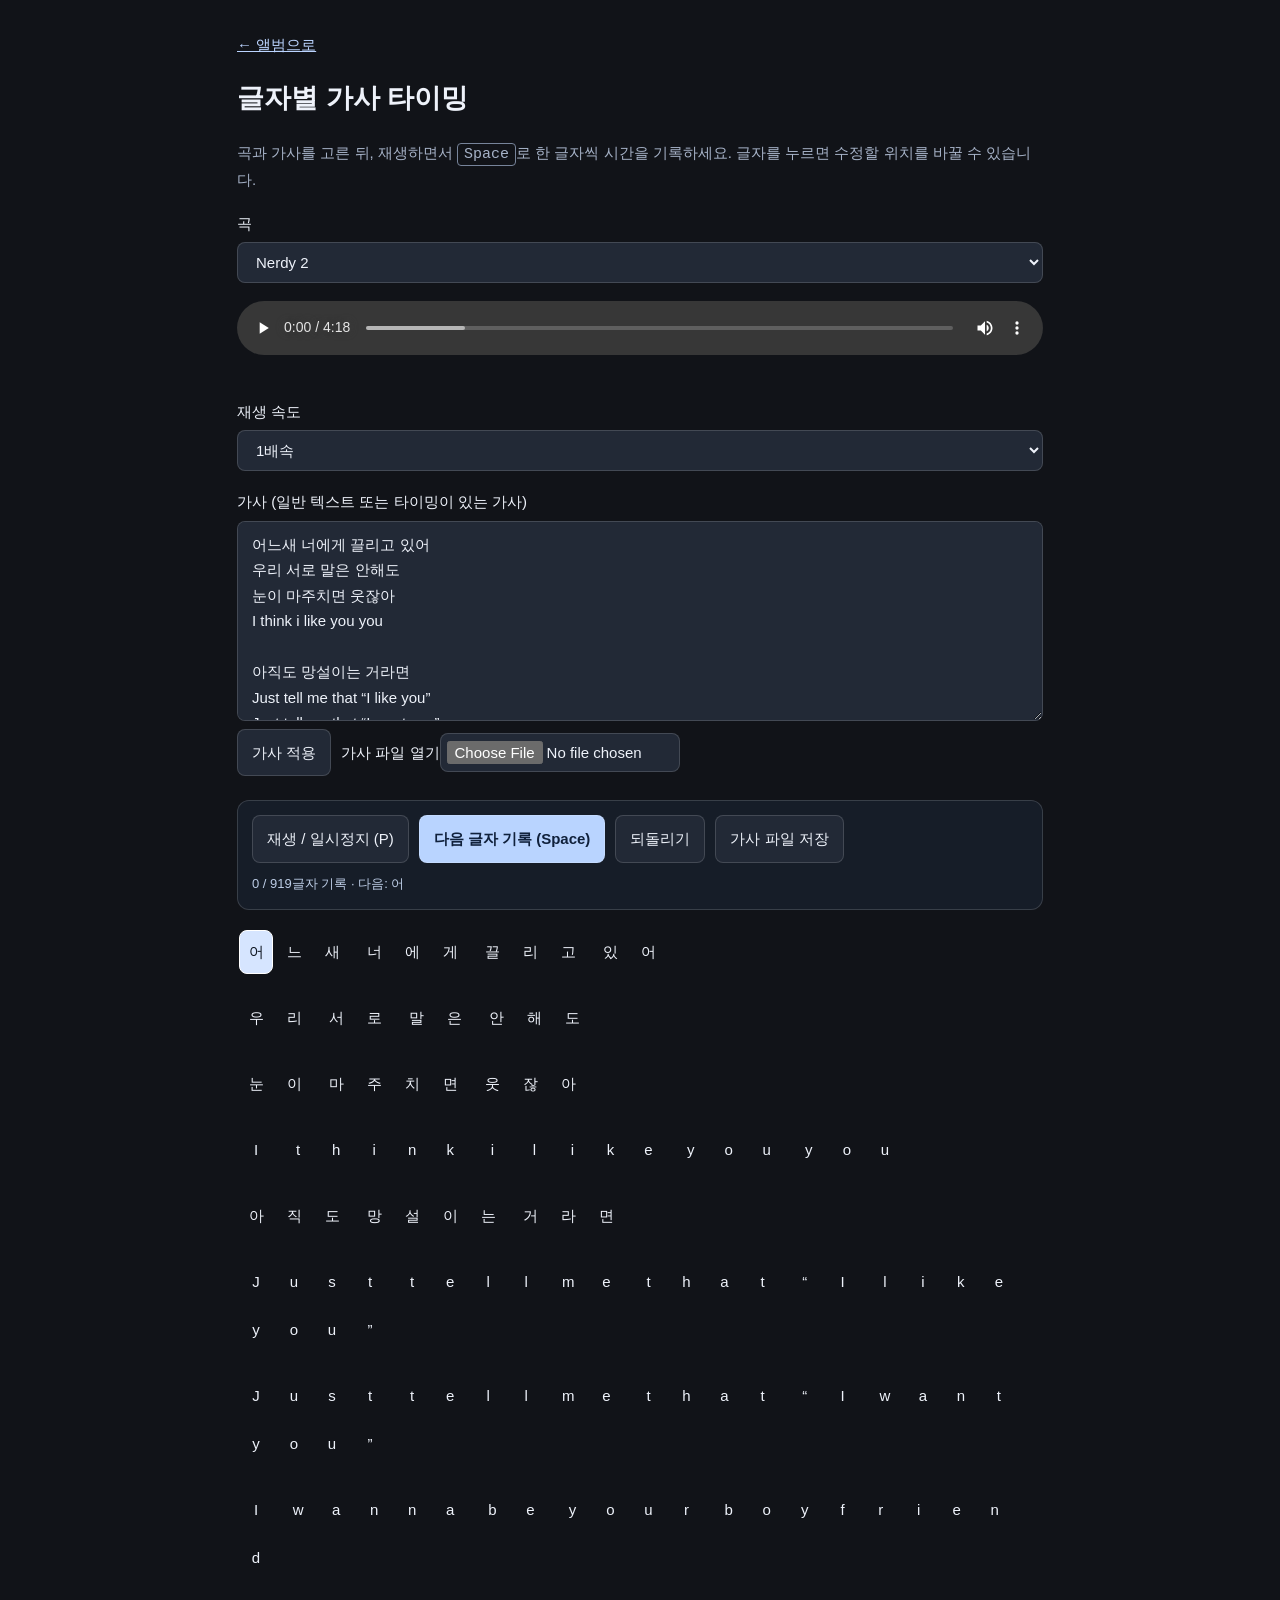
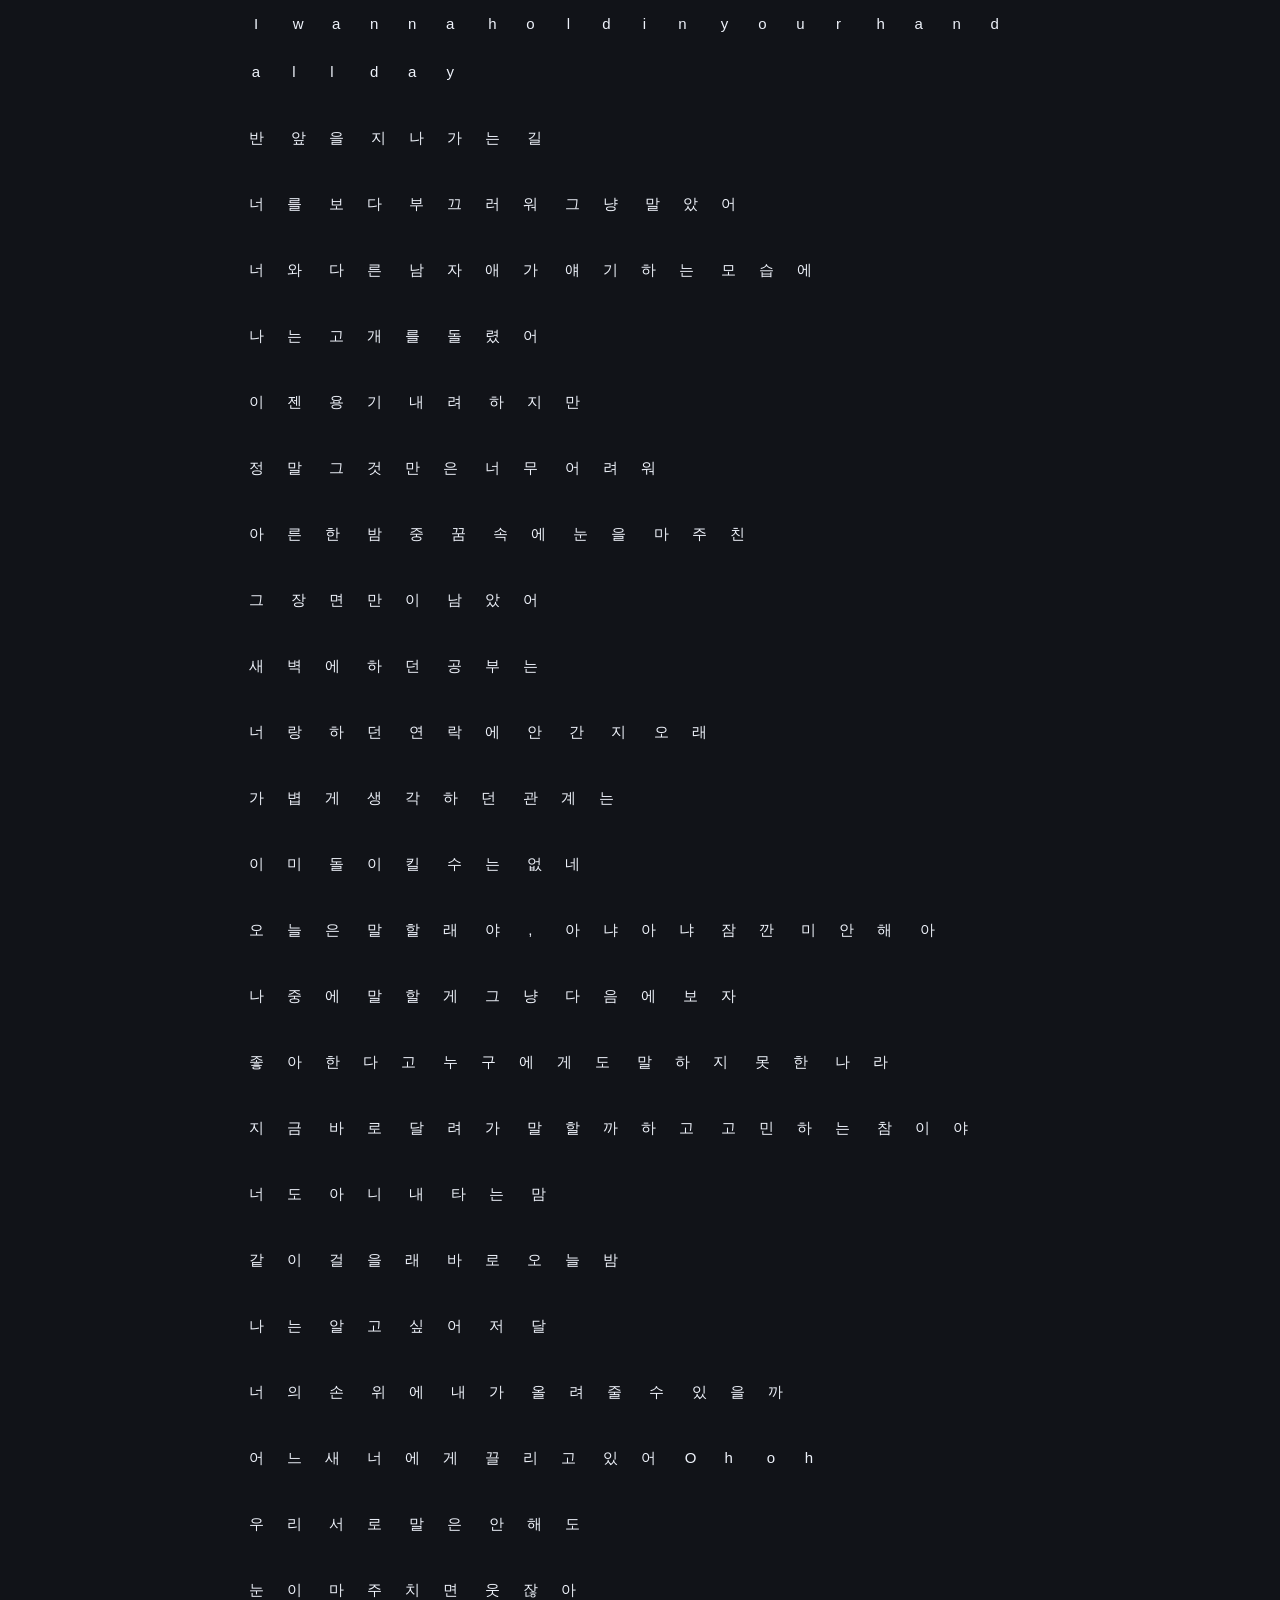
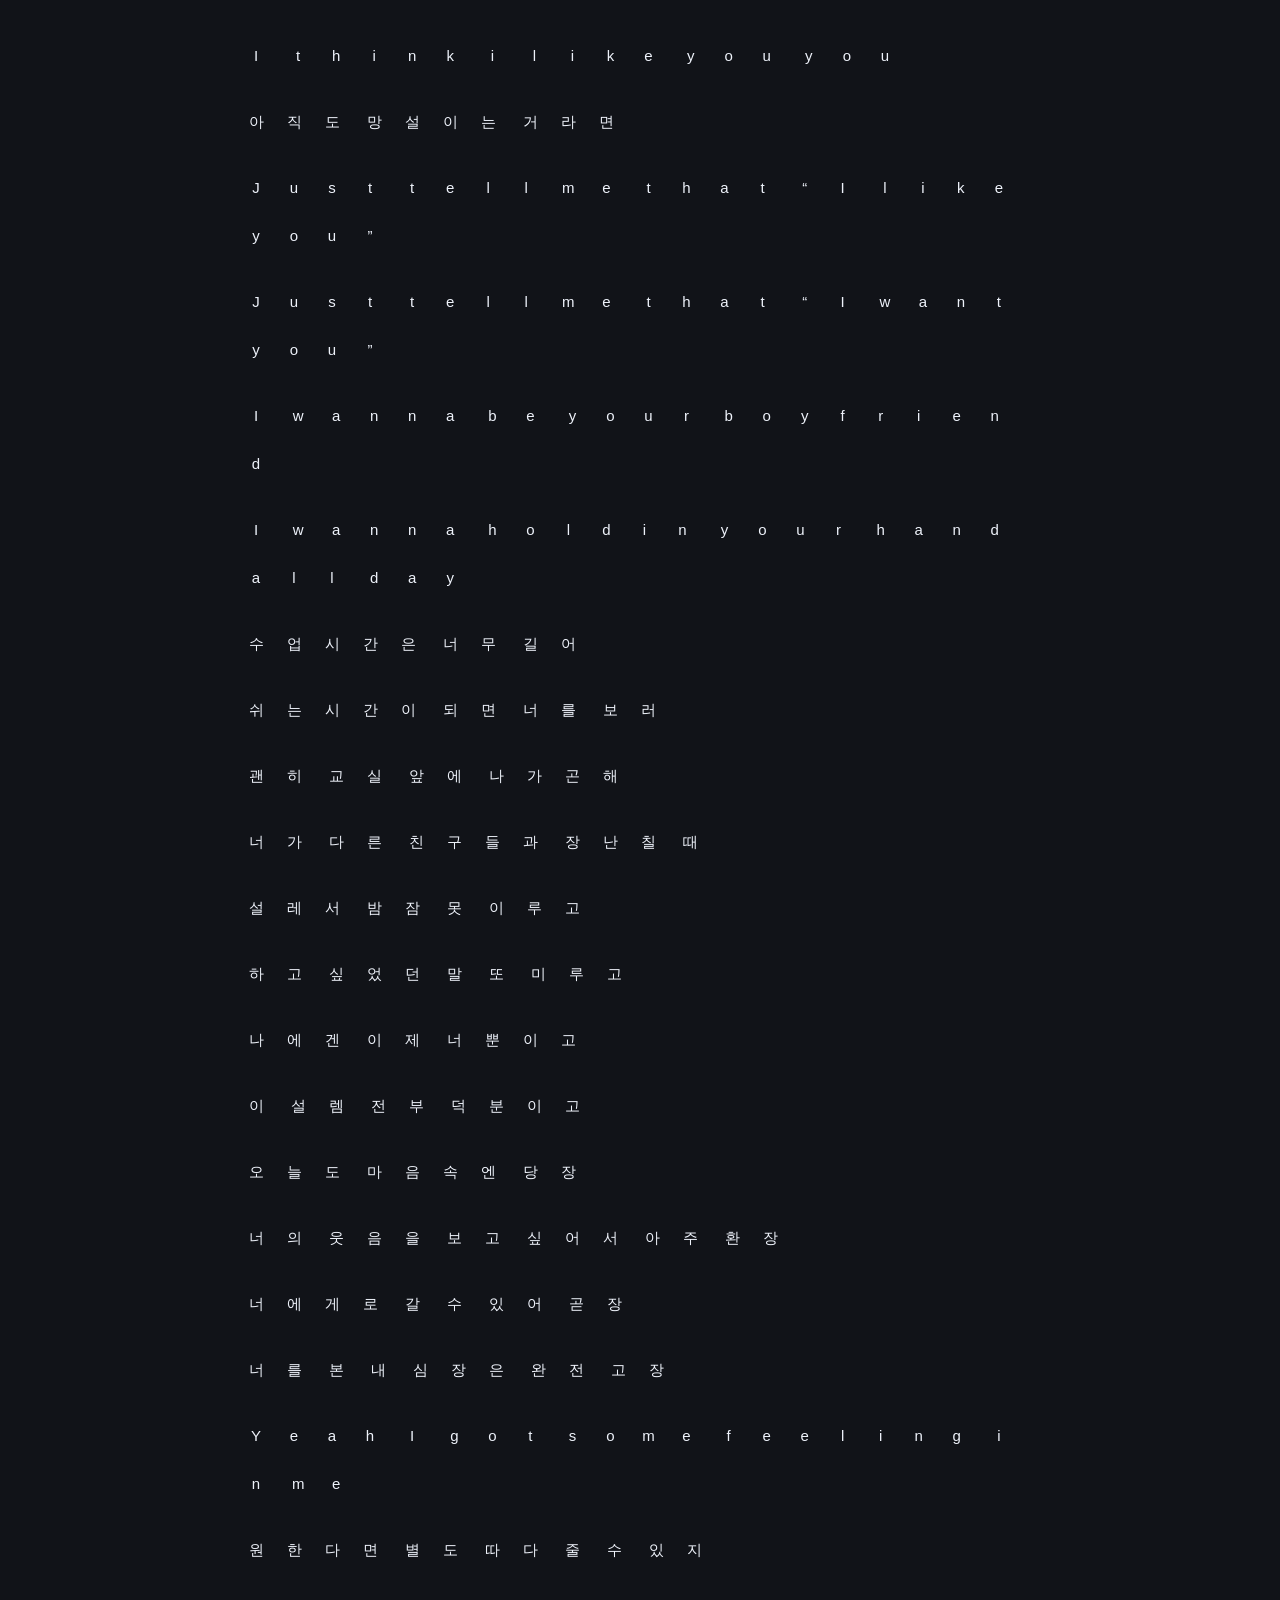
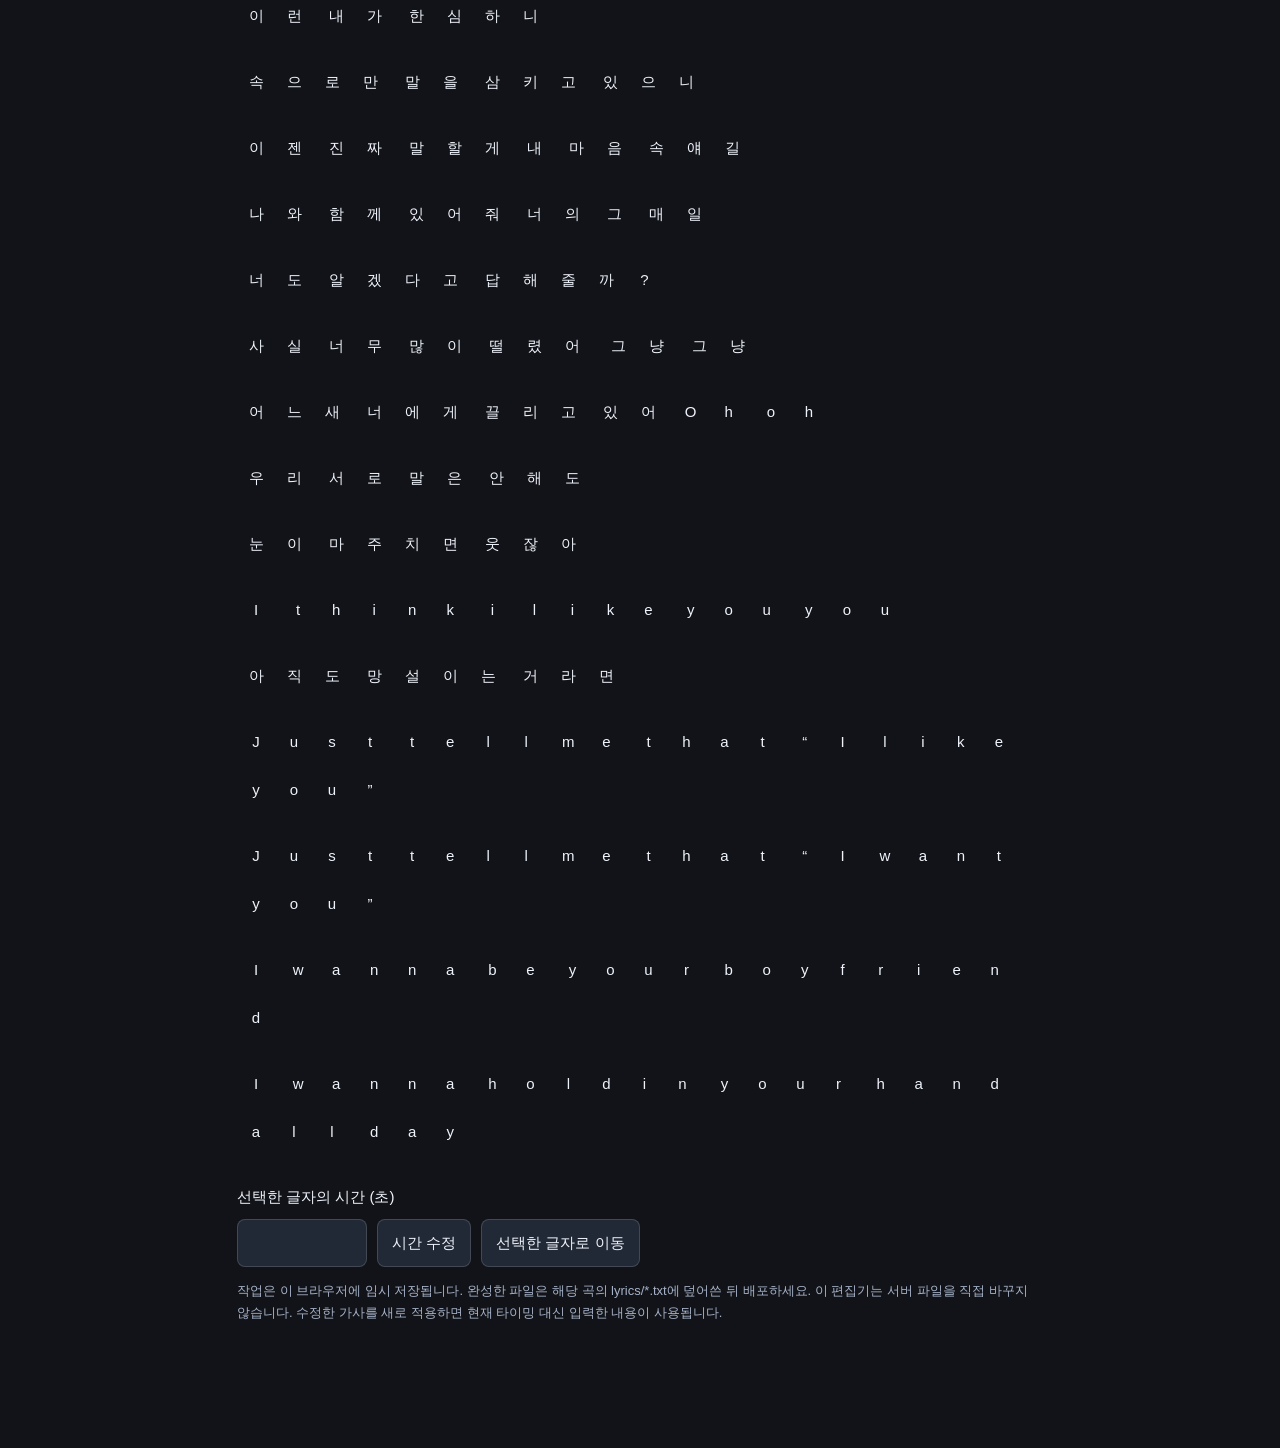
==== timing.html @ cc3dcf78 "Smooth playback progress and add character lyric timing editor" ====
<!doctype html><html lang="ko"><head><meta charset="utf-8"><meta name="viewport" content="width=device-width,initial-scale=1"><title>가사 타이밍 편집 — True Man Show</title><link rel="stylesheet" href="timing.css"></head><body><main>
<a href="./">← 앨범으로</a><h1>글자별 가사 타이밍</h1><p>곡과 가사를 고른 뒤, 재생하면서 <kbd>Space</kbd>로 한 글자씩 시간을 기록하세요. 글자를 누르면 수정할 위치를 바꿀 수 있습니다.</p>
<label for="song">곡</label><select id="song"></select><audio id="timing-audio" controls preload="metadata"></audio>
<label for="speed">재생 속도</label><select id="speed"><option value="1">1배속</option><option value="0.75">0.75배속</option><option value="0.5">0.5배속</option></select>
<label for="source">가사 (일반 텍스트 또는 타이밍이 있는 가사)</label><textarea id="source" rows="7" placeholder="한 줄에 한 문장씩 입력하세요"></textarea><div class="row"><button id="prepare">가사 적용</button><label class="file">가사 파일 열기<input id="file" type="file" accept=".txt,.lrc,text/plain"></label></div>
<div class="toolbar"><button id="toggle">재생 / 일시정지 (P)</button><button id="stamp">다음 글자 기록 (Space)</button><button id="undo">되돌리기</button><button id="save">가사 파일 저장</button><div id="status" role="status"></div></div>
<div id="characters" aria-label="기록할 가사 글자"></div><section class="edit"><label for="exact">선택한 글자의 시간 (초)</label><input id="exact" type="number" min="0" step="0.01"><button id="set-time">시간 수정</button><button id="jump">선택한 글자로 이동</button></section>
<p class="note">작업은 이 브라우저에 임시 저장됩니다. 완성한 파일은 해당 곡의 lyrics/*.txt에 덮어쓴 뒤 배포하세요. 이 편집기는 서버 파일을 직접 바꾸지 않습니다. 수정한 가사를 새로 적용하면 현재 타이밍 대신 입력한 내용이 사용됩니다.</p>
</main><script src="album.js?v=6"></script><script src="lyrics.js?v=1"></script><script src="timing.js"></script></body></html>
---- timing.css ----
:root{color-scheme:dark}*{box-sizing:border-box}body{margin:0;background:#111318;color:#eef2fa;font:15px/1.7 Arial,sans-serif}main{max-width:850px;margin:32px auto;padding:0 22px 80px}h1{font-size:27px}a{color:#bbd4ff}p,.note{color:#a6b2c7}label{display:block;margin:18px 0 6px}button,select,input,textarea{font:inherit;color:inherit;background:#222936;border:1px solid #ffffff26;border-radius:8px;padding:10px 14px}button{cursor:pointer;min-height:44px}button:hover{background:#303e53}textarea,select,audio{width:100%}audio{margin:18px 0}textarea{resize:vertical}.row,.edit{display:flex;flex-wrap:wrap;gap:10px;align-items:center}.file{margin:0;cursor:pointer}.file input{max-width:240px;padding:6px}.toolbar{position:sticky;top:0;z-index:2;margin:24px 0 12px;padding:14px;background:#171e2aee;border:1px solid #ffffff26;border-radius:12px;backdrop-filter:blur(15px);display:flex;gap:10px;flex-wrap:wrap}#stamp{background:#b9d4ff;color:#10213c;font-weight:bold}#status{width:100%;color:#bdcde6;font-size:13px}.char-line{margin:18px 0;white-space:pre-wrap}.char{padding:4px 7px;margin:2px;border:1px solid transparent;background:transparent;min-width:34px}.char.recorded{color:#a3c7ff}.char.selected{background:#d6e5ff;color:#101722;border-color:white}.char.playing{box-shadow:inset 0 -3px #c4d8ff}.edit{margin-top:28px}.edit label{width:100%;margin:0}#exact{width:130px}kbd{border:1px solid #77849a;border-radius:4px;padding:2px 6px}.note{font-size:13px}
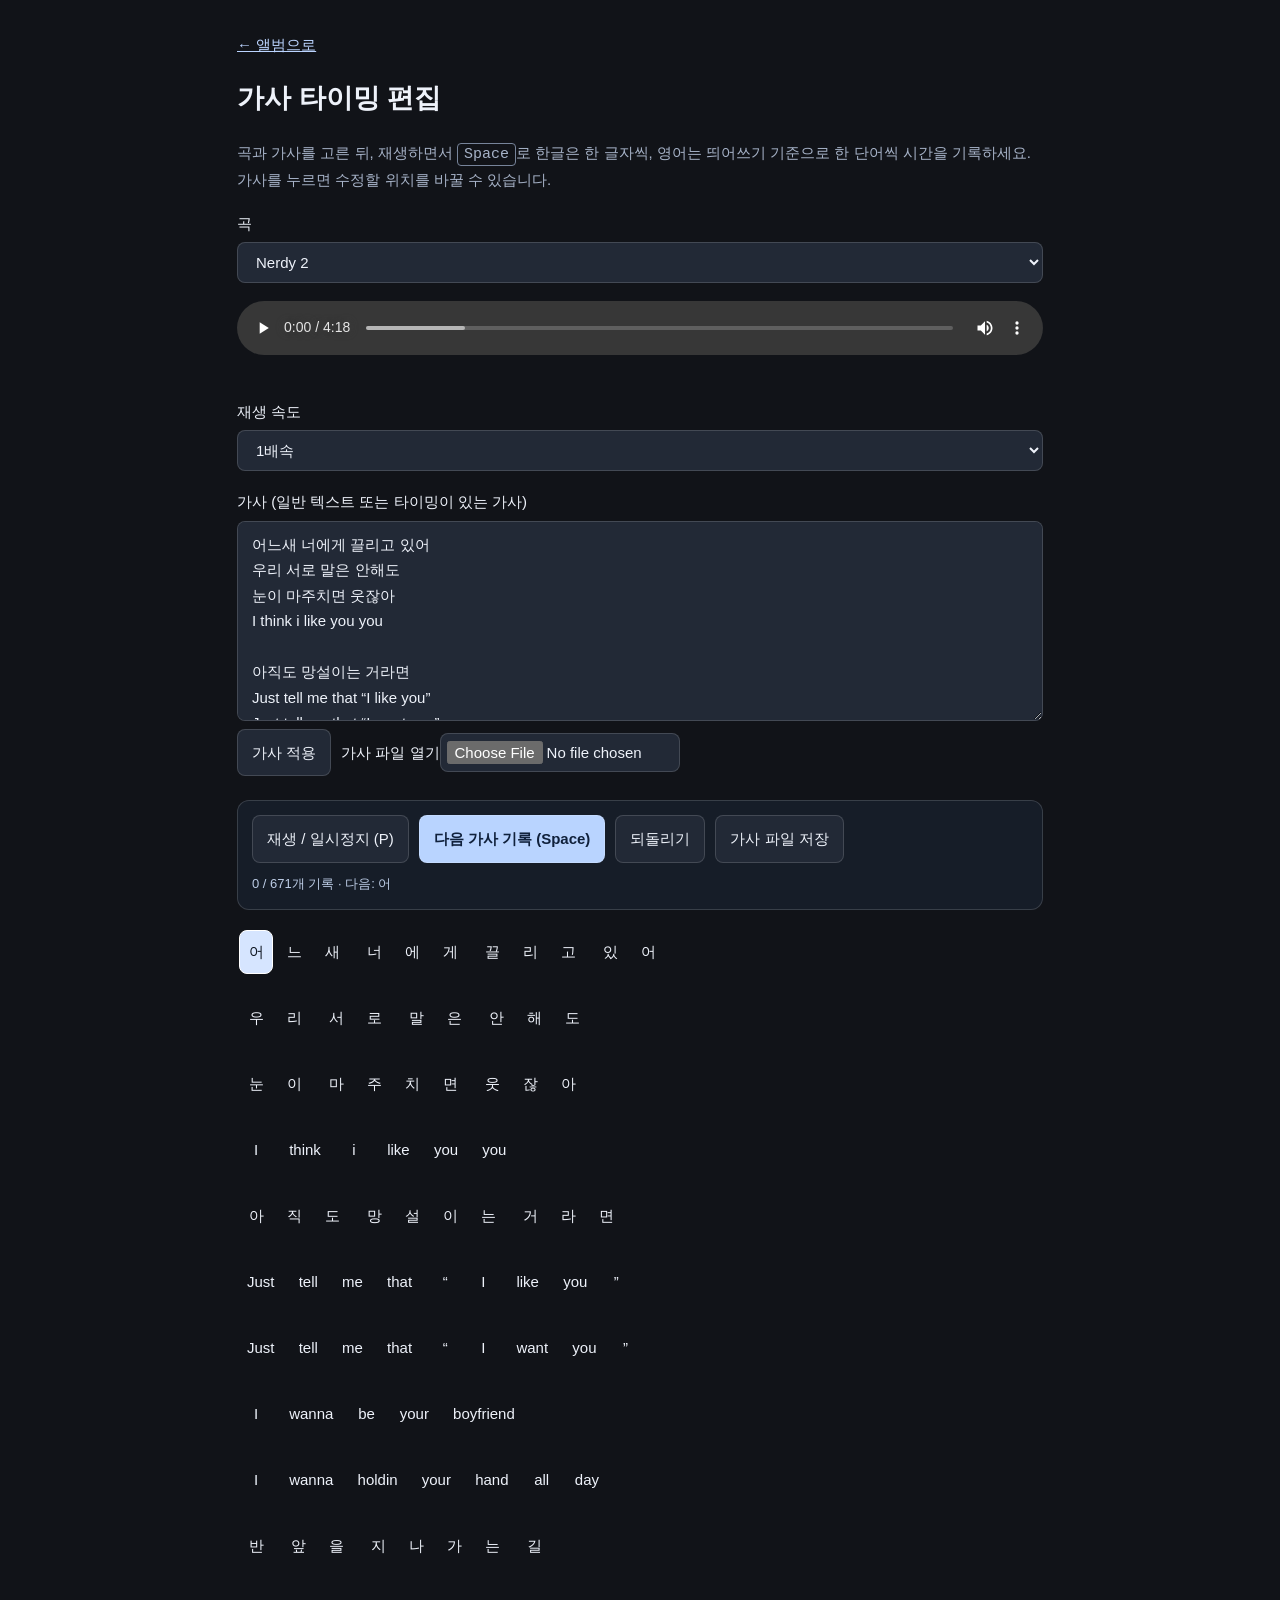
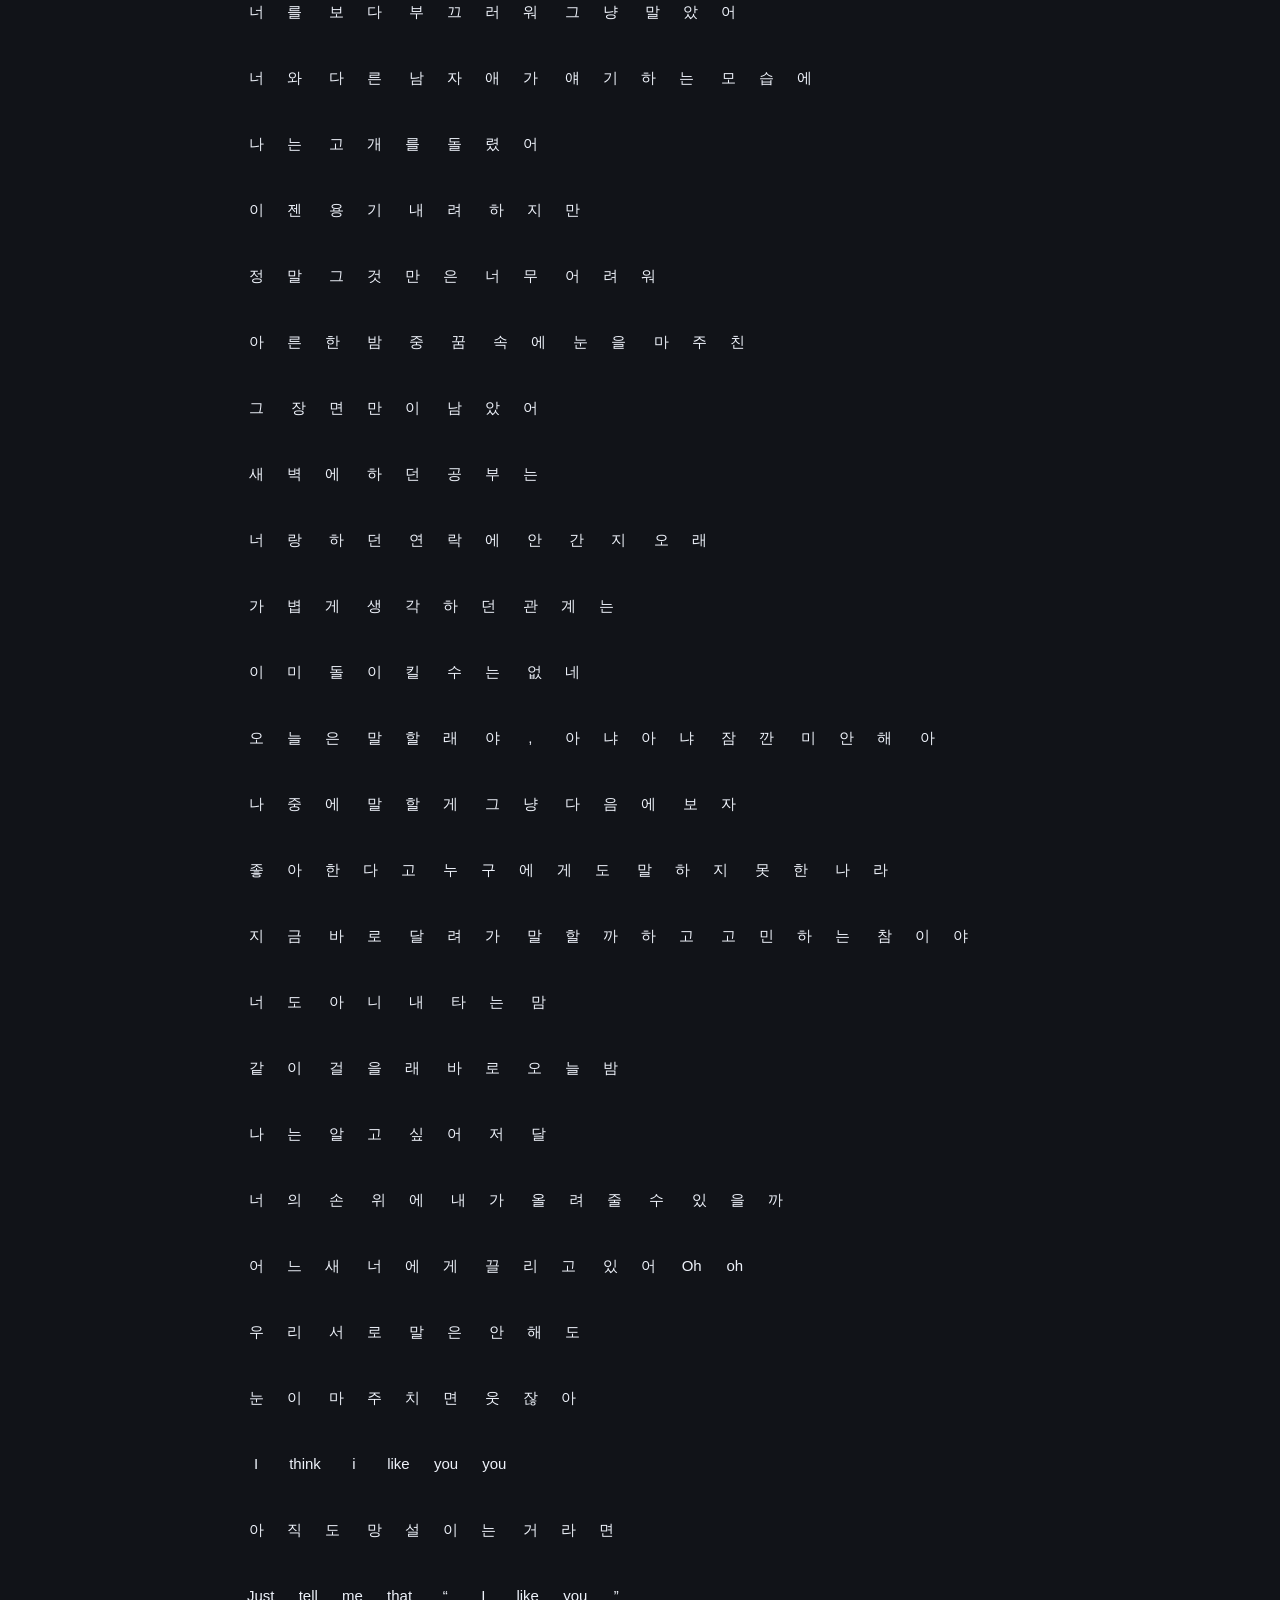
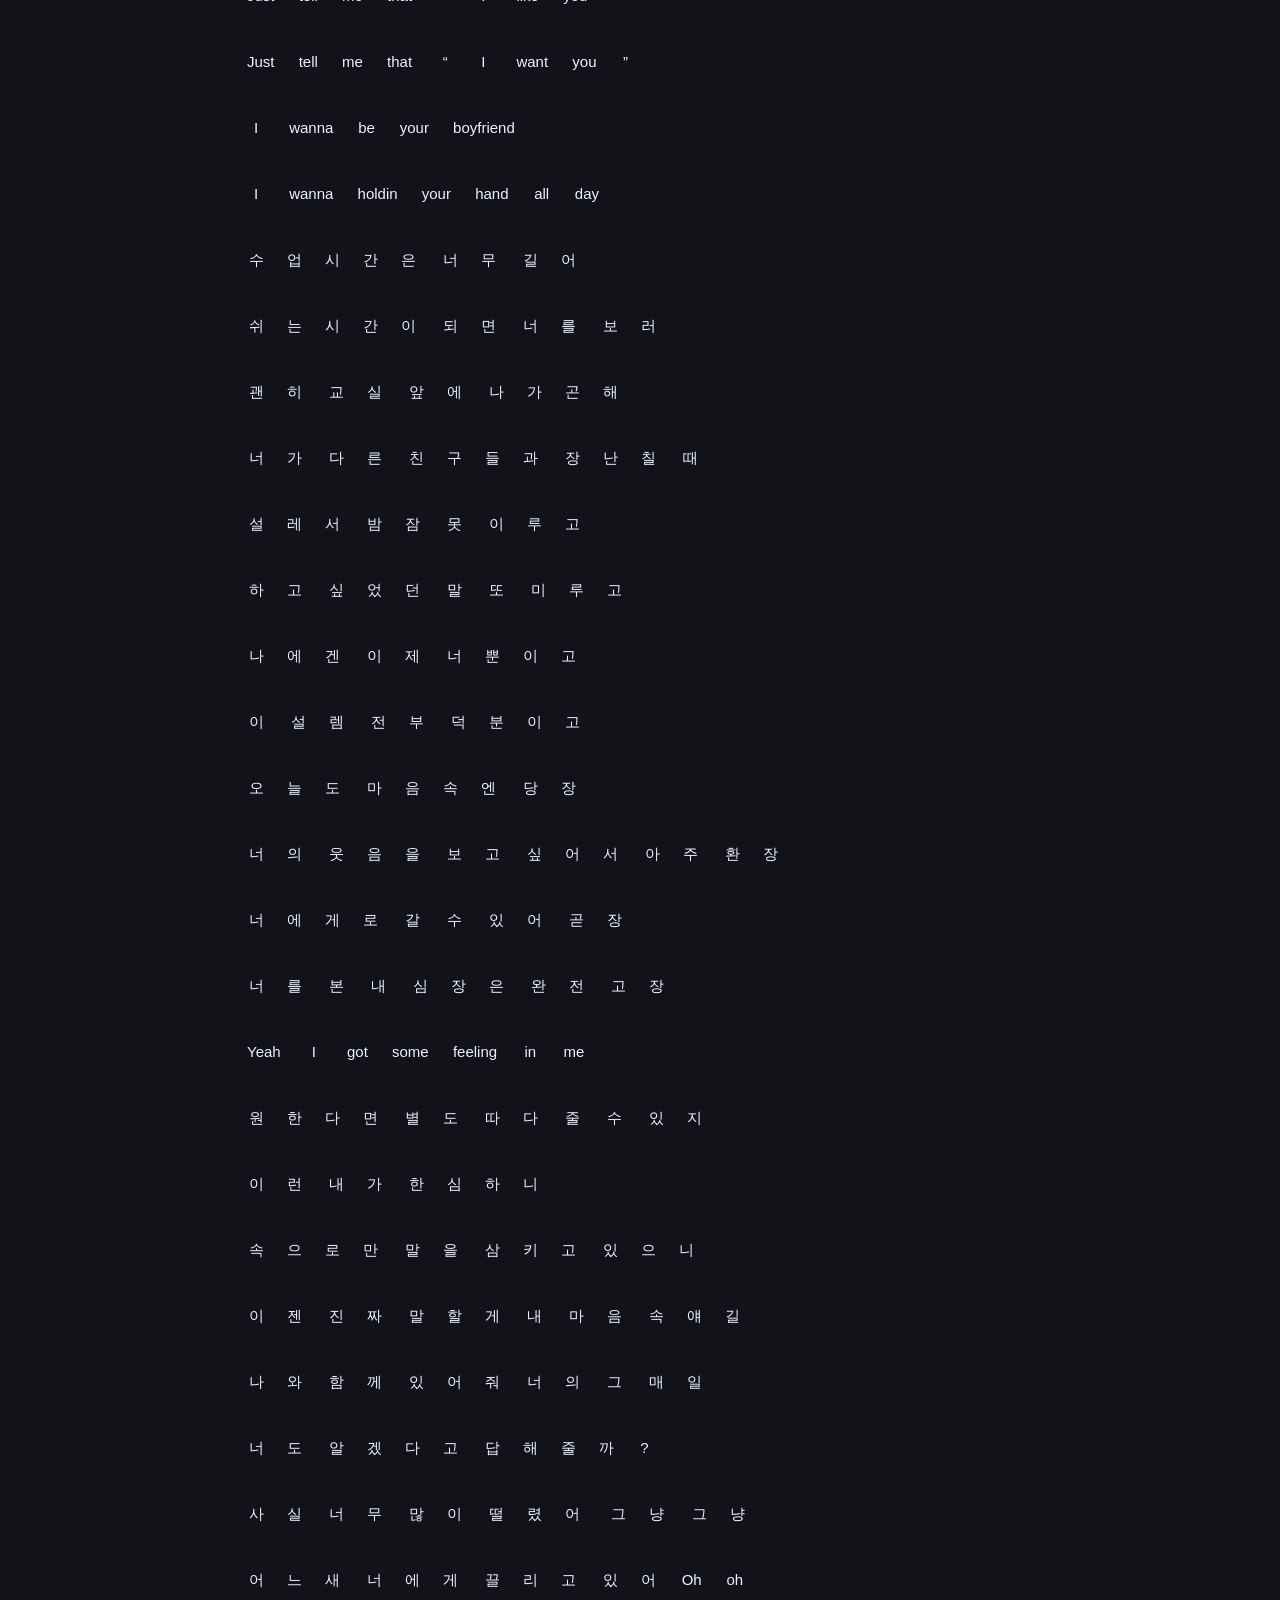
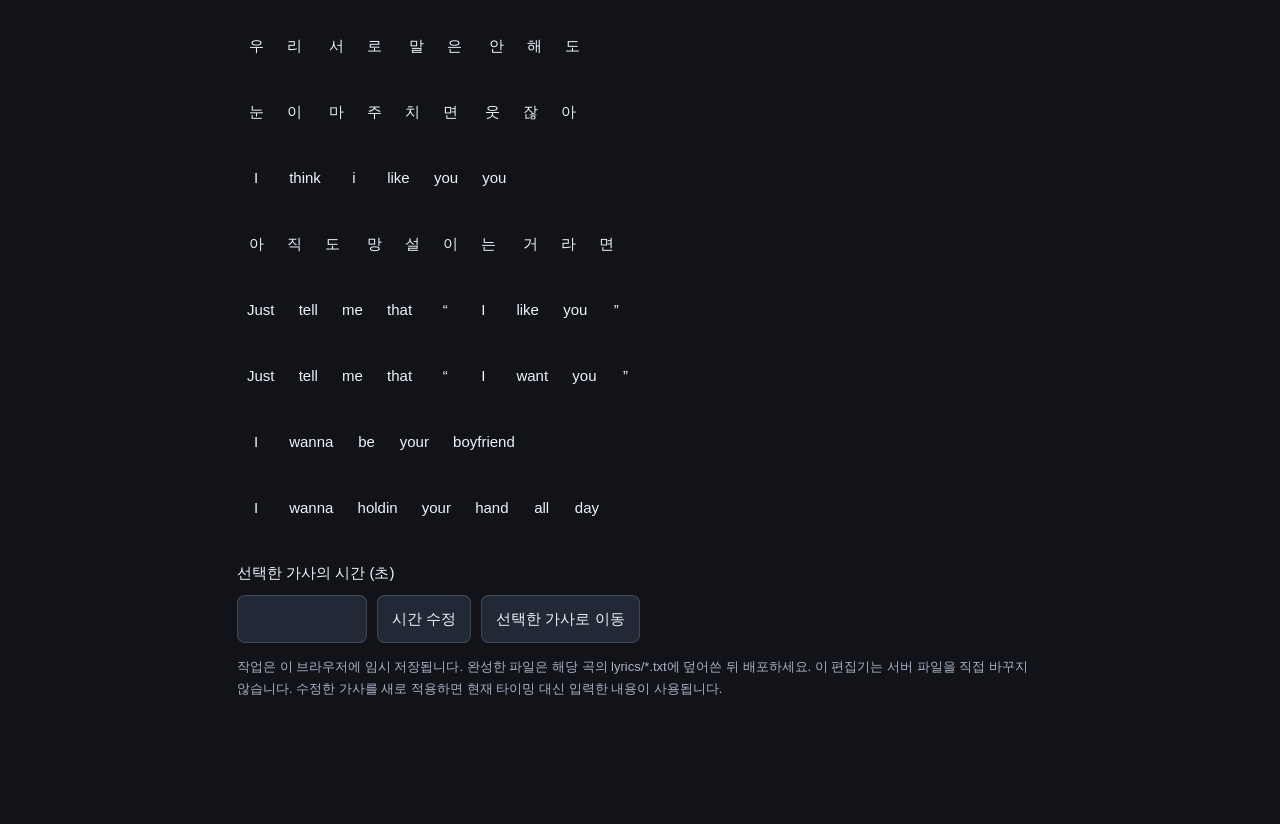
==== commit 1605347a: "Group English lyrics by word in timing editor" ====
--- a/timing.html
+++ b/timing.html
@@ -1,9 +1,9 @@
 <!doctype html><html lang="ko"><head><meta charset="utf-8"><meta name="viewport" content="width=device-width,initial-scale=1"><title>가사 타이밍 편집 — True Man Show</title><link rel="stylesheet" href="timing.css"></head><body><main>
-<a href="./">← 앨범으로</a><h1>글자별 가사 타이밍</h1><p>곡과 가사를 고른 뒤, 재생하면서 <kbd>Space</kbd>로 한 글자씩 시간을 기록하세요. 글자를 누르면 수정할 위치를 바꿀 수 있습니다.</p>
+<a href="./">← 앨범으로</a><h1>가사 타이밍 편집</h1><p>곡과 가사를 고른 뒤, 재생하면서 <kbd>Space</kbd>로 한글은 한 글자씩, 영어는 띄어쓰기 기준으로 한 단어씩 시간을 기록하세요. 가사를 누르면 수정할 위치를 바꿀 수 있습니다.</p>
 <label for="song">곡</label><select id="song"></select><audio id="timing-audio" controls preload="metadata"></audio>
 <label for="speed">재생 속도</label><select id="speed"><option value="1">1배속</option><option value="0.75">0.75배속</option><option value="0.5">0.5배속</option></select>
 <label for="source">가사 (일반 텍스트 또는 타이밍이 있는 가사)</label><textarea id="source" rows="7" placeholder="한 줄에 한 문장씩 입력하세요"></textarea><div class="row"><button id="prepare">가사 적용</button><label class="file">가사 파일 열기<input id="file" type="file" accept=".txt,.lrc,text/plain"></label></div>
-<div class="toolbar"><button id="toggle">재생 / 일시정지 (P)</button><button id="stamp">다음 글자 기록 (Space)</button><button id="undo">되돌리기</button><button id="save">가사 파일 저장</button><div id="status" role="status"></div></div>
-<div id="characters" aria-label="기록할 가사 글자"></div><section class="edit"><label for="exact">선택한 글자의 시간 (초)</label><input id="exact" type="number" min="0" step="0.01"><button id="set-time">시간 수정</button><button id="jump">선택한 글자로 이동</button></section>
+<div class="toolbar"><button id="toggle">재생 / 일시정지 (P)</button><button id="stamp">다음 가사 기록 (Space)</button><button id="undo">되돌리기</button><button id="save">가사 파일 저장</button><div id="status" role="status"></div></div>
+<div id="characters" aria-label="기록할 가사 글자"></div><section class="edit"><label for="exact">선택한 가사의 시간 (초)</label><input id="exact" type="number" min="0" step="0.01"><button id="set-time">시간 수정</button><button id="jump">선택한 가사로 이동</button></section>
 <p class="note">작업은 이 브라우저에 임시 저장됩니다. 완성한 파일은 해당 곡의 lyrics/*.txt에 덮어쓴 뒤 배포하세요. 이 편집기는 서버 파일을 직접 바꾸지 않습니다. 수정한 가사를 새로 적용하면 현재 타이밍 대신 입력한 내용이 사용됩니다.</p>
-</main><script src="album.js?v=6"></script><script src="lyrics.js?v=1"></script><script src="timing.js"></script></body></html>
+</main><script src="album.js?v=6"></script><script src="lyrics.js?v=2"></script><script src="timing.js?v=2"></script></body></html>
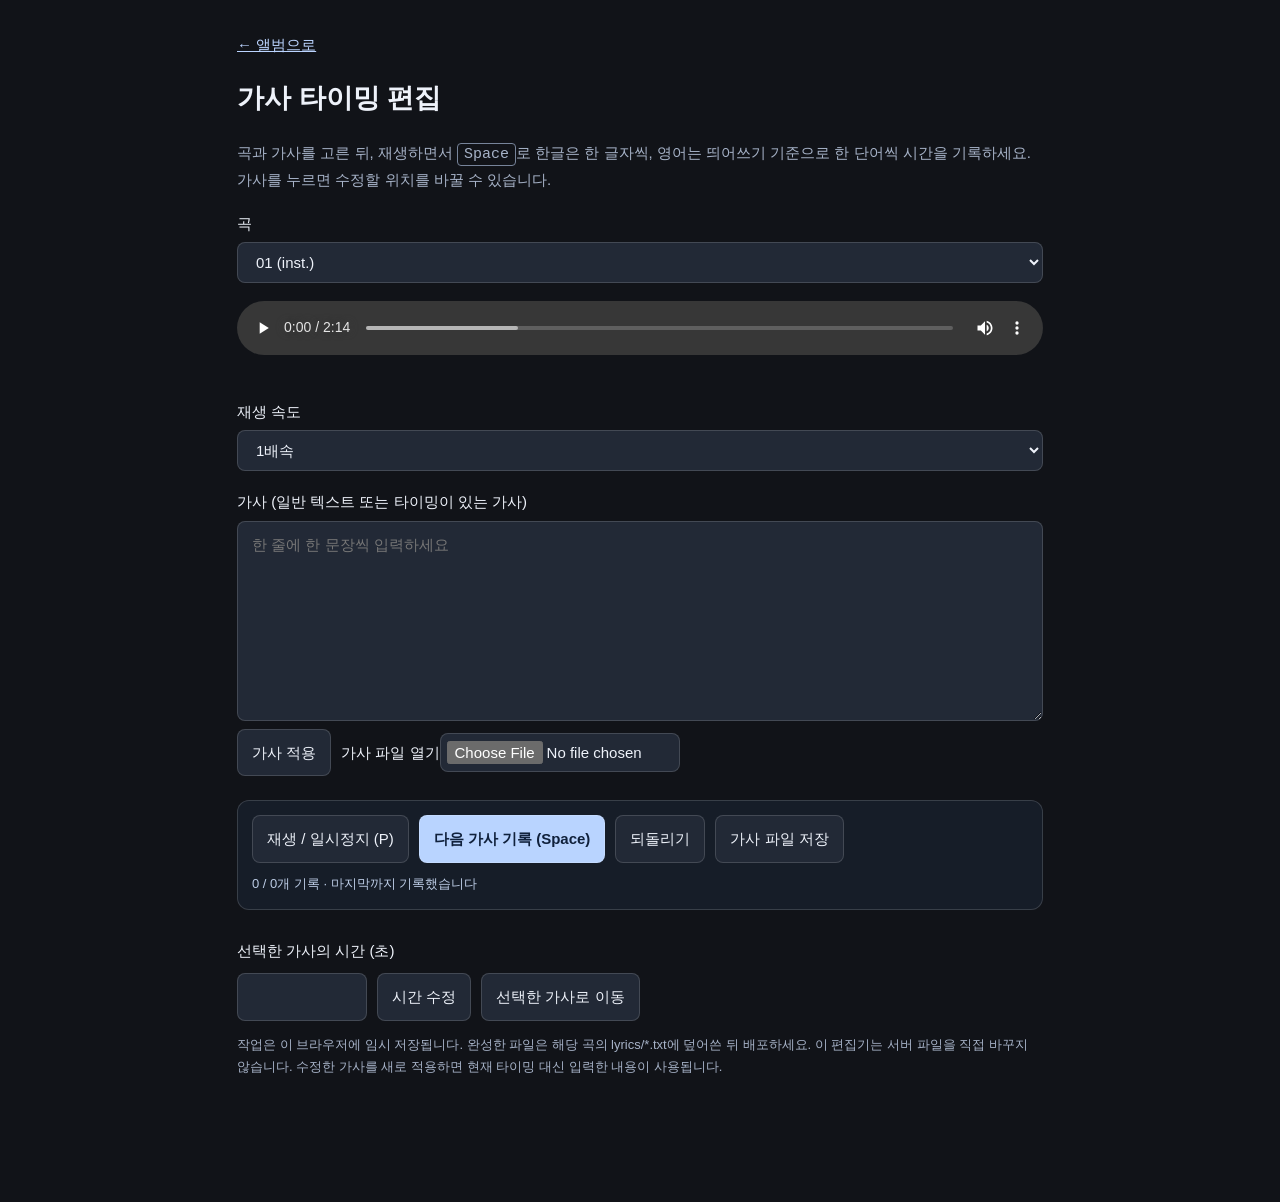
==== commit 2f61fa27: "Refresh album configuration cache" ====
--- a/timing.html
+++ b/timing.html
@@ -6,4 +6,4 @@
 <div class="toolbar"><button id="toggle">재생 / 일시정지 (P)</button><button id="stamp">다음 가사 기록 (Space)</button><button id="undo">되돌리기</button><button id="save">가사 파일 저장</button><div id="status" role="status"></div></div>
 <div id="characters" aria-label="기록할 가사 글자"></div><section class="edit"><label for="exact">선택한 가사의 시간 (초)</label><input id="exact" type="number" min="0" step="0.01"><button id="set-time">시간 수정</button><button id="jump">선택한 가사로 이동</button></section>
 <p class="note">작업은 이 브라우저에 임시 저장됩니다. 완성한 파일은 해당 곡의 lyrics/*.txt에 덮어쓴 뒤 배포하세요. 이 편집기는 서버 파일을 직접 바꾸지 않습니다. 수정한 가사를 새로 적용하면 현재 타이밍 대신 입력한 내용이 사용됩니다.</p>
-</main><script src="album.js?v=6"></script><script src="lyrics.js?v=2"></script><script src="timing.js?v=2"></script></body></html>
+</main><script src="album.js?v=7"></script><script src="lyrics.js?v=2"></script><script src="timing.js?v=2"></script></body></html>
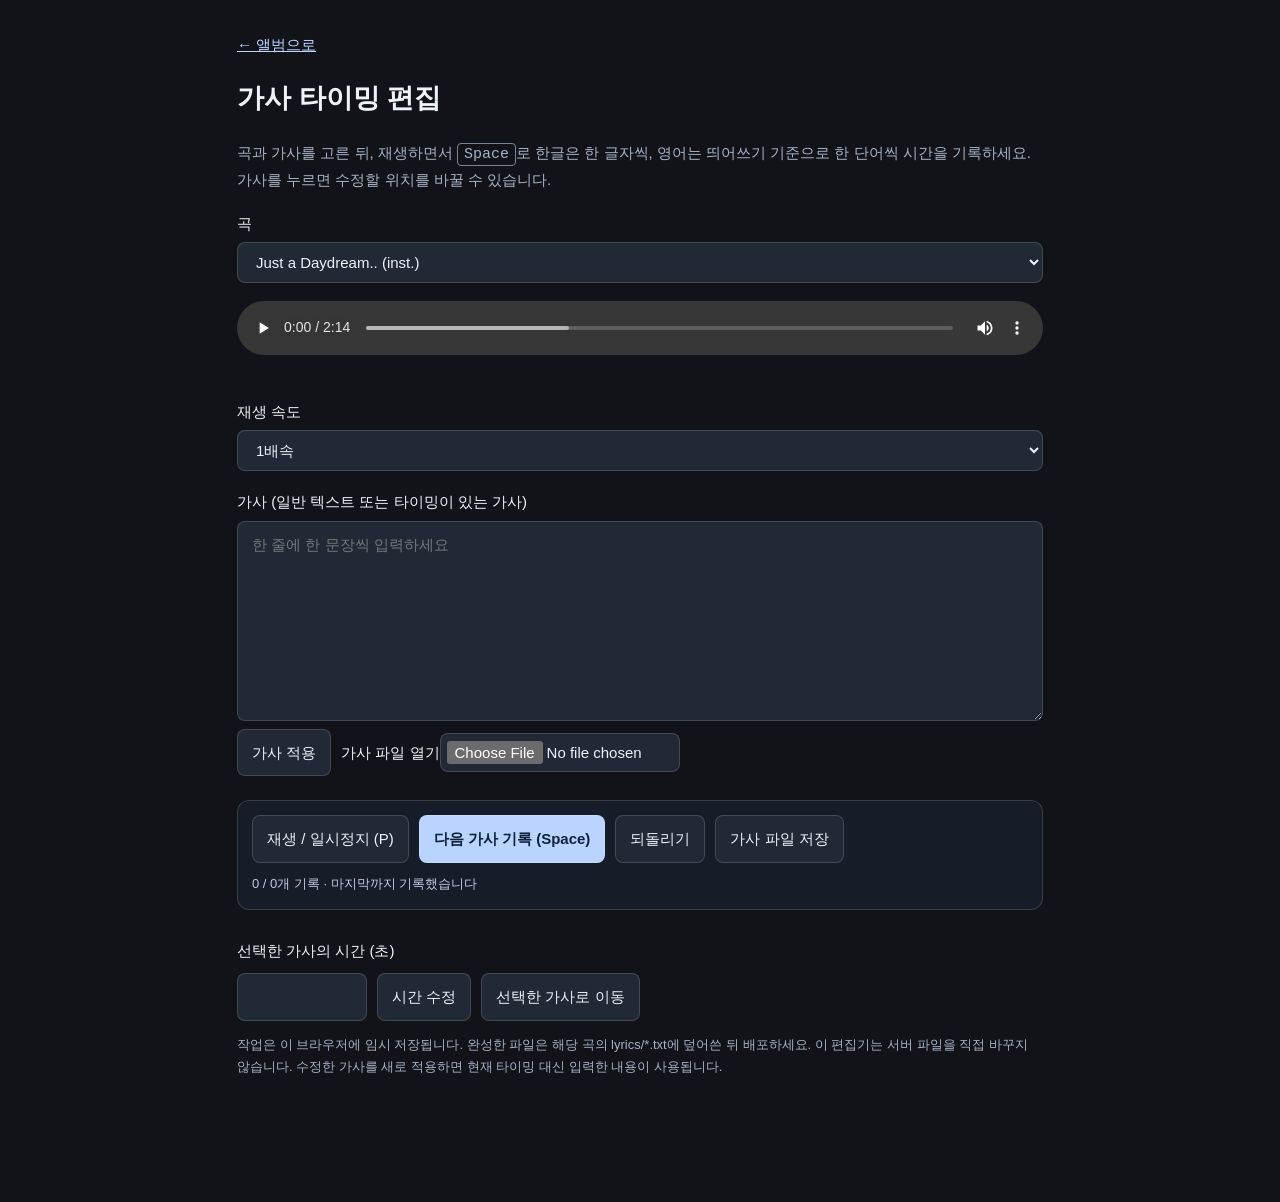
==== commit c4998f26: "Refresh cached album metadata" ====
--- a/timing.html
+++ b/timing.html
@@ -6,4 +6,4 @@
 <div class="toolbar"><button id="toggle">재생 / 일시정지 (P)</button><button id="stamp">다음 가사 기록 (Space)</button><button id="undo">되돌리기</button><button id="save">가사 파일 저장</button><div id="status" role="status"></div></div>
 <div id="characters" aria-label="기록할 가사 글자"></div><section class="edit"><label for="exact">선택한 가사의 시간 (초)</label><input id="exact" type="number" min="0" step="0.01"><button id="set-time">시간 수정</button><button id="jump">선택한 가사로 이동</button></section>
 <p class="note">작업은 이 브라우저에 임시 저장됩니다. 완성한 파일은 해당 곡의 lyrics/*.txt에 덮어쓴 뒤 배포하세요. 이 편집기는 서버 파일을 직접 바꾸지 않습니다. 수정한 가사를 새로 적용하면 현재 타이밍 대신 입력한 내용이 사용됩니다.</p>
-</main><script src="album.js?v=7"></script><script src="lyrics.js?v=2"></script><script src="timing.js?v=2"></script></body></html>
+</main><script src="album.js?v=8"></script><script src="lyrics.js?v=2"></script><script src="timing.js?v=2"></script></body></html>
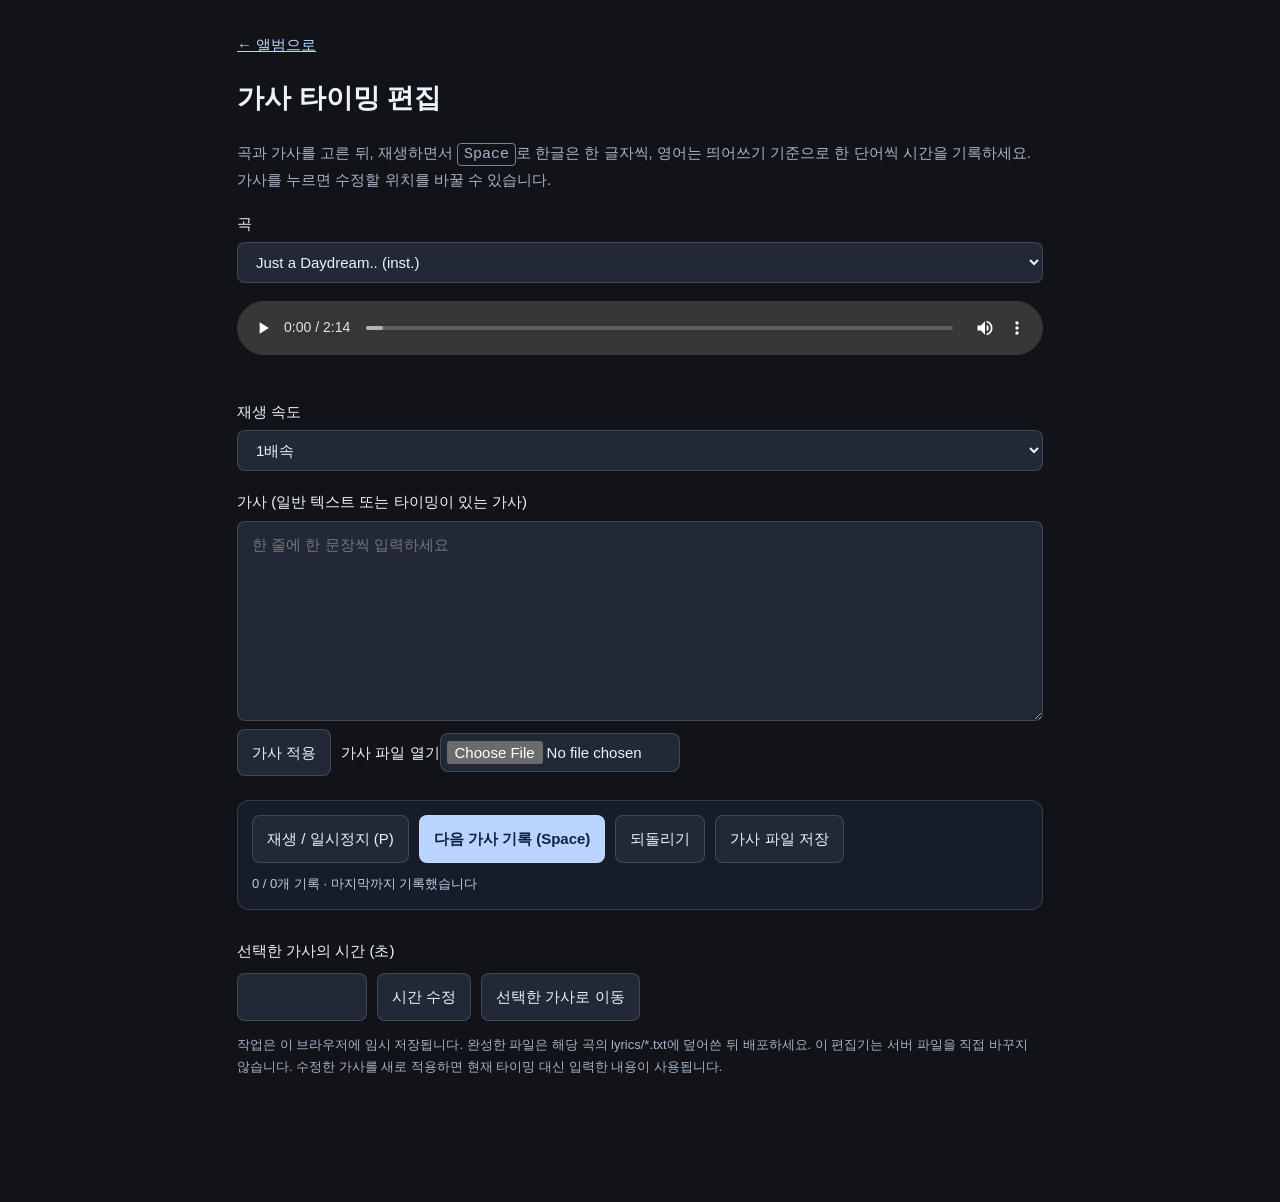
==== commit bc2e3669: "Automatically refresh script and stylesheet versions on page load" ====
--- a/timing.html
+++ b/timing.html
@@ -1,4 +1,5 @@
-<!doctype html><html lang="ko"><head><meta charset="utf-8"><meta name="viewport" content="width=device-width,initial-scale=1"><title>가사 타이밍 편집 — True Man Show</title><link rel="stylesheet" href="timing.css"></head><body><main>
+<!doctype html><html lang="ko"><head>
+<script>window.assetVersion = Date.now().toString(36);</script><meta charset="utf-8"><meta name="viewport" content="width=device-width,initial-scale=1"><title>가사 타이밍 편집 — True Man Show</title><script>document.write('<link rel="stylesheet" href="timing.css?v=' + window.assetVersion + '">');</script></head><body><main>
 <a href="./">← 앨범으로</a><h1>가사 타이밍 편집</h1><p>곡과 가사를 고른 뒤, 재생하면서 <kbd>Space</kbd>로 한글은 한 글자씩, 영어는 띄어쓰기 기준으로 한 단어씩 시간을 기록하세요. 가사를 누르면 수정할 위치를 바꿀 수 있습니다.</p>
 <label for="song">곡</label><select id="song"></select><audio id="timing-audio" controls preload="metadata"></audio>
 <label for="speed">재생 속도</label><select id="speed"><option value="1">1배속</option><option value="0.75">0.75배속</option><option value="0.5">0.5배속</option></select>
@@ -6,4 +7,4 @@
 <div class="toolbar"><button id="toggle">재생 / 일시정지 (P)</button><button id="stamp">다음 가사 기록 (Space)</button><button id="undo">되돌리기</button><button id="save">가사 파일 저장</button><div id="status" role="status"></div></div>
 <div id="characters" aria-label="기록할 가사 글자"></div><section class="edit"><label for="exact">선택한 가사의 시간 (초)</label><input id="exact" type="number" min="0" step="0.01"><button id="set-time">시간 수정</button><button id="jump">선택한 가사로 이동</button></section>
 <p class="note">작업은 이 브라우저에 임시 저장됩니다. 완성한 파일은 해당 곡의 lyrics/*.txt에 덮어쓴 뒤 배포하세요. 이 편집기는 서버 파일을 직접 바꾸지 않습니다. 수정한 가사를 새로 적용하면 현재 타이밍 대신 입력한 내용이 사용됩니다.</p>
-</main><script src="album.js?v=8"></script><script src="lyrics.js?v=2"></script><script src="timing.js?v=2"></script></body></html>
+</main><script>document.write('<script src="album.js?v=' + window.assetVersion + '"><\/script>');</script><script>document.write('<script src="lyrics.js?v=' + window.assetVersion + '"><\/script>');</script><script>document.write('<script src="timing.js?v=' + window.assetVersion + '"><\/script>');</script></body></html>
